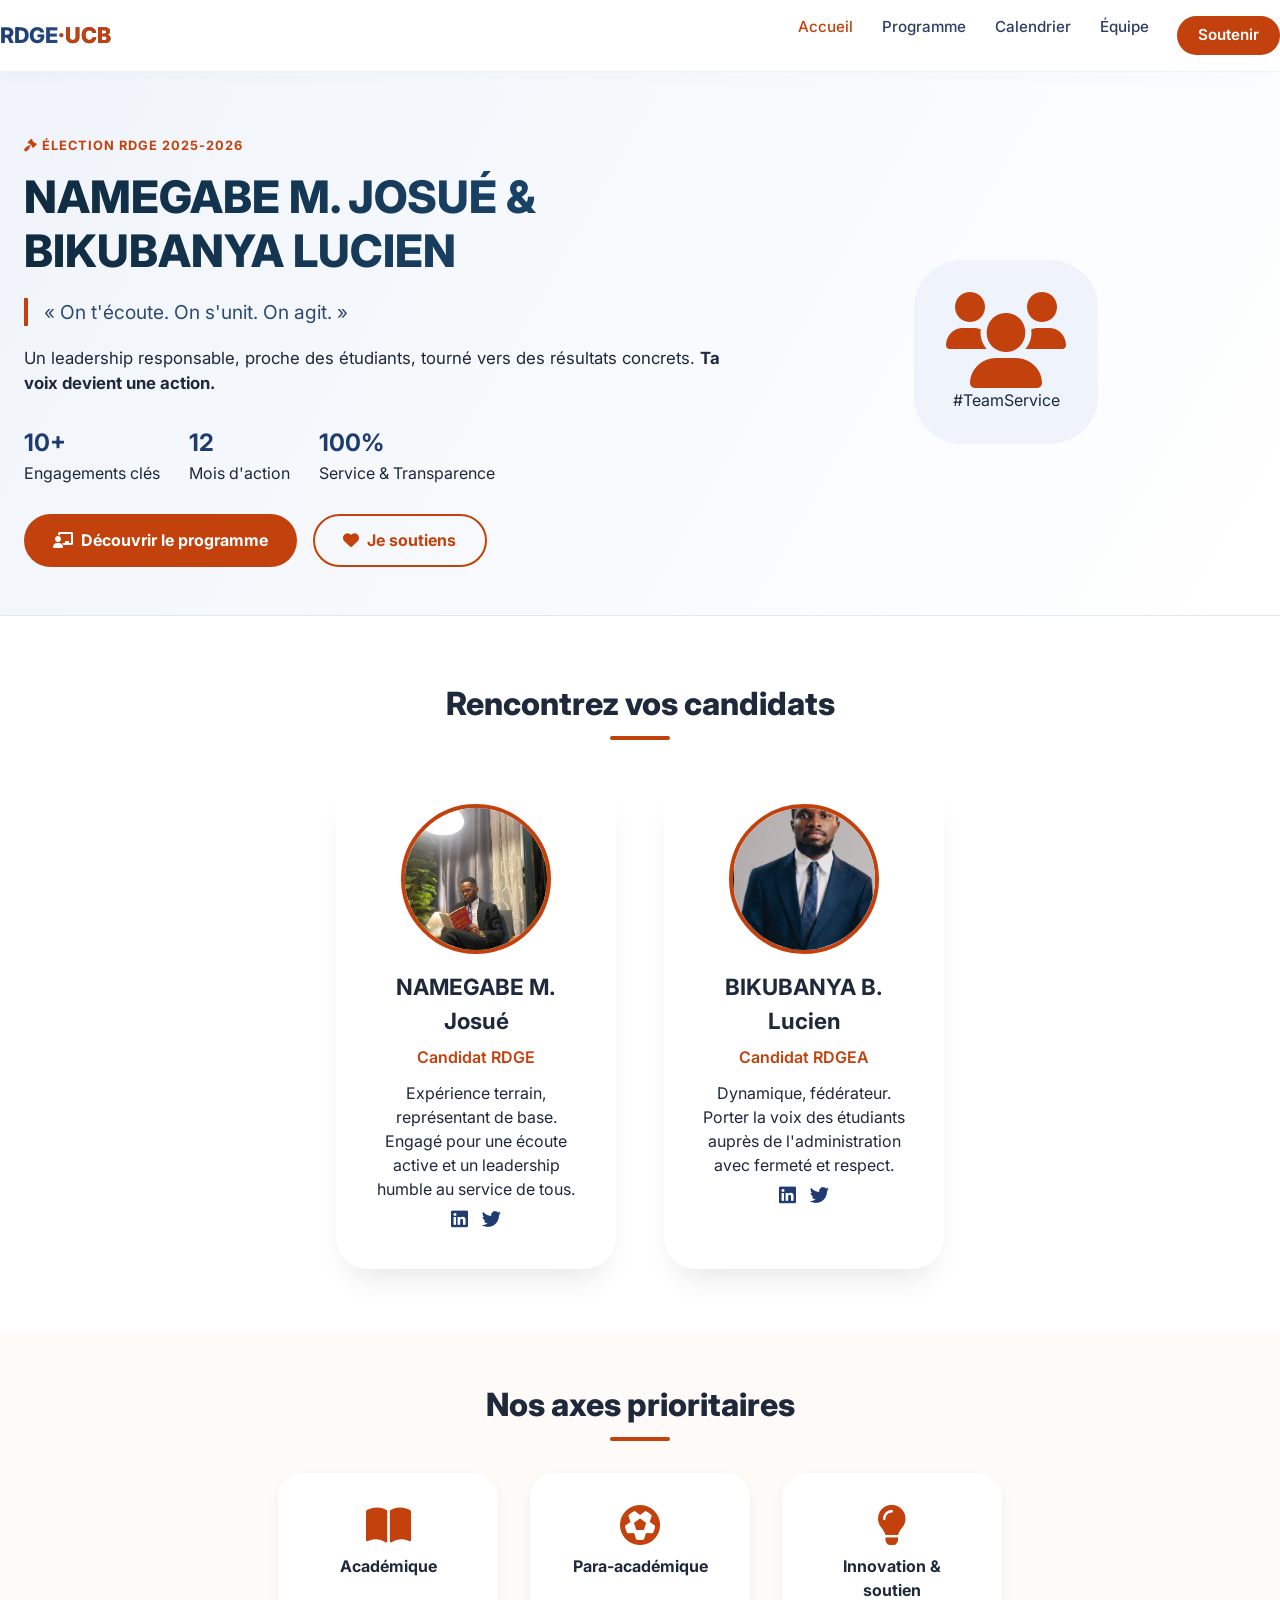
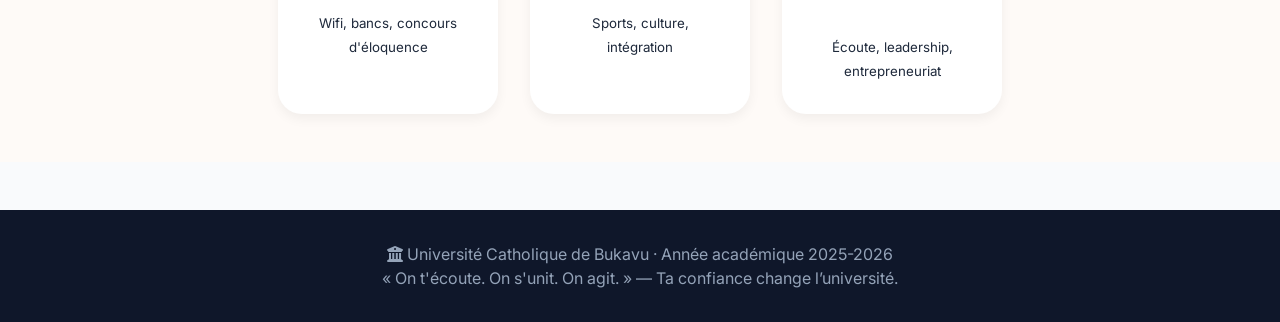
==== index.html @ d282abf7 "first commit" ====
<!DOCTYPE html>
<html lang="fr">
<head>
    <meta charset="UTF-8">
    <meta name="viewport" content="width=device-width, initial-scale=1.0">
    <title>Josué & Lucien · RDGE · UCB</title>
    <meta name="description" content="Candidature au poste de Représentant Délégué Général des Étudiants – UCB. On t'écoute. On s'unit. On agit.">
    <link href="https://fonts.googleapis.com/css2?family=Inter:opsz,wght@14..32,300;400;600;700;800&display=swap" rel="stylesheet">
    <link rel="stylesheet" href="https://cdnjs.cloudflare.com/ajax/libs/font-awesome/6.0.0-beta3/css/all.min.css">
    <link rel="stylesheet" href="css/base.css">
    <link rel="stylesheet" href="css/landing.css">
</head>
<body>
    <nav class="navbar">
        <div class="container nav-inner">
            <div class="logo">RDGE<span>·UCB</span></div>
            <div class="nav-links">
                <a href="index.html" class="active">Accueil</a>
                <a href="programme.html">Programme</a>
                <a href="calendrier.html">Calendrier</a>
                <a href="equipe.html">Équipe</a>
                <a href="soutenir.html" class="btn-vote-nav">Soutenir</a>
            </div>
        </div>
    </nav>

    <header class="hero">
        <div class="container hero-grid">
            <div class="hero-text animate-fade-up">
                <div class="hero-badge"><i class="fas fa-gavel"></i> Élection RDGE 2025-2026</div>
                <h1>NAMEGABE M. JOSUÉ <span>&</span> BIKUBANYA LUCIEN</h1>
                <div class="slogan">« On t'écoute. On s'unit. On agit. »</div>
                <p class="lead">Un leadership responsable, proche des étudiants, tourné vers des résultats concrets. <strong>Ta voix devient une action.</strong></p>
                <div class="hero-stats">
                    <div><strong>10+</strong><br>Engagements clés</div>
                    <div><strong>12</strong><br>Mois d'action</div>
                    <div><strong>100%</strong><br>Service & Transparence</div>
                </div>
                <div class="btn-group">
                    <a href="programme.html" class="btn-primary"><i class="fas fa-chalkboard-user"></i> Découvrir le programme</a>
                    <a href="soutenir.html" class="btn-outline"><i class="fas fa-heart"></i> Je soutiens</a>
                </div>
            </div>
            <div class="hero-visual animate-float">
                <div class="floating-card">
                    <i class="fas fa-users"></i>
                    <p>#TeamService</p>
                </div>
            </div>
        </div>
    </header>

    <section class="candidates-preview">
        <div class="container">
            <h2 class="section-title text-center">Rencontrez vos candidats</h2>
            <div class="candidate-grid">
                <div class="candidate-card animate-on-scroll">
                    <div class="candidate-img">
                        <img src="images/namegabe.jpeg" alt="Josué Namegabe">
                    </div>
                    <h3>NAMEGABE M. Josué</h3>
                    <p class="role">Candidat RDGE</p>
                    <p>Expérience terrain, représentant de base. Engagé pour une écoute active et un leadership humble au service de tous.</p>
                    <div class="social-icons">
                        <i class="fab fa-linkedin"></i>
                        <i class="fab fa-twitter"></i>
                    </div>
                </div>
                <div class="candidate-card animate-on-scroll" style="animation-delay: 0.2s;">
                    <div class="candidate-img">
                        <img src="images/lucien.jpeg" alt="Lucien Bikubanya">
                    </div>
                    <h3>BIKUBANYA B. Lucien</h3>
                    <p class="role">Candidat RDGEA</p>
                    <p>Dynamique, fédérateur. Porter la voix des étudiants auprès de l'administration avec fermeté et respect.</p>
                    <div class="social-icons">
                        <i class="fab fa-linkedin"></i>
                        <i class="fab fa-twitter"></i>
                    </div>
                </div>
            </div>
        </div>
    </section>

    <section class="key-axes">
        <div class="container">
            <h2 class="section-title text-center">Nos axes prioritaires</h2>
            <div class="axes-grid">
                <div class="axe-item"><i class="fas fa-book-open"></i> <span>Académique</span><br><small>Wifi, bancs, concours d'éloquence</small></div>
                <div class="axe-item"><i class="fas fa-futbol"></i> <span>Para-académique</span><br><small>Sports, culture, intégration</small></div>
                <div class="axe-item"><i class="fas fa-lightbulb"></i> <span>Innovation & soutien</span><br><small>Écoute, leadership, entrepreneuriat</small></div>
            </div>
        </div>
    </section>

    <footer>
        <div class="container">
            <p><i class="fas fa-university"></i> Université Catholique de Bukavu · Année académique 2025-2026</p>
            <p>« On t'écoute. On s'unit. On agit. » — Ta confiance change l’université.</p>
        </div>
    </footer>

    <div class="scroll-top" id="scrollTopBtn"><i class="fas fa-arrow-up"></i></div>
    <script src="js/common.js"></script>
</body>
</html>
---- css/base.css ----
* {
    margin: 0;
    padding: 0;
    box-sizing: border-box;
}

body {
    font-family: 'Inter', sans-serif;
    background: #f9fafc;
    color: #1e293b;
    line-height: 1.5;
    scroll-behavior: smooth;
}

.container {
    max-width: 1280px;
    margin: 0 auto;
    padding: 0 1.5rem;
}

/* Navbar */
.navbar {
    background: rgba(255,255,255,0.96);
    backdrop-filter: blur(8px);
    box-shadow: 0 4px 20px rgba(0,0,0,0.02);
    position: sticky;
    top: 0;
    z-index: 100;
    border-bottom: 1px solid #eef2f6;
}
.nav-inner {
    display: flex;
    justify-content: space-between;
    align-items: center;
    padding: 1rem 0;
    flex-wrap: wrap;
}
.logo {
    font-weight: 800;
    font-size: 1.35rem;
    background: linear-gradient(135deg, #1e3c72, #2b4f8c);
    background-clip: text;
    -webkit-background-clip: text;
    color: transparent;
}
.logo span { color: #c2410c; background: none; }
.nav-links {
    display: flex;
    gap: 1.8rem;
    font-weight: 500;
}
.nav-links a {
    text-decoration: none;
    color: #2c3e66;
    transition: 0.2s;
    font-size: 0.95rem;
}
.nav-links a:hover, .nav-links a.active { color: #c2410c; }
.btn-vote-nav {
    background: #c2410c;
    padding: 0.5rem 1.3rem;
    border-radius: 40px;
    color: white !important;
    font-weight: 600;
}
.btn-vote-nav:hover { background: #9b2f06; transform: scale(0.98); }

/* Buttons */
.btn-primary, .btn-outline {
    padding: 0.8rem 1.8rem;
    border-radius: 40px;
    font-weight: 700;
    text-decoration: none;
    display: inline-flex;
    align-items: center;
    gap: 0.5rem;
    transition: 0.2s;
}
.btn-primary {
    background: #c2410c;
    color: white;
    border: none;
}
.btn-outline {
    background: transparent;
    border: 2px solid #c2410c;
    color: #c2410c;
}
.btn-primary:hover { background: #9b2f06; transform: scale(0.98); }
.btn-outline:hover { background: #c2410c10; }

/* Footer */
footer {
    background: #0f172a;
    color: #94a3b8;
    padding: 2rem 0;
    text-align: center;
    margin-top: 3rem;
}
.scroll-top {
    position: fixed;
    bottom: 1.5rem;
    right: 1rem;
    background: #c2410c;
    color: white;
    border-radius: 2rem;
    padding: 0.6rem 1rem;
    cursor: pointer;
    opacity: 0;
    transition: 0.2s;
    z-index: 99;
}
@media (max-width: 760px) {
    .nav-inner { flex-direction: column; gap: 0.8rem; }
    .nav-links { flex-wrap: wrap; justify-content: center; gap: 1rem; }
}
---- css/landing.css ----
/* Hero */
.hero {
    background: linear-gradient(120deg, #f0f4fa 0%, #ffffff 100%);
    padding: 4rem 0 3rem;
    border-bottom: 1px solid #e2e8f0;
}
.hero-grid {
    display: flex;
    flex-wrap: wrap;
    align-items: center;
    gap: 2rem;
    justify-content: space-between;
}
.hero-text { flex: 1.4; }
.hero-badge {
    color: #c2410c;
    font-weight: 700;
    letter-spacing: 1px;
    font-size: 0.8rem;
    text-transform: uppercase;
    margin-bottom: 1rem;
}
.hero-text h1 {
    font-size: 2.8rem;
    font-weight: 800;
    line-height: 1.2;
    background: linear-gradient(to right, #0f2b3f, #1e4a76);
    background-clip: text;
    -webkit-background-clip: text;
    color: transparent;
}
.slogan {
    font-size: 1.2rem;
    color: #2d4a6e;
    border-left: 4px solid #c2410c;
    padding-left: 1rem;
    margin: 1.2rem 0;
}
.lead { font-size: 1.05rem; margin: 1rem 0; }
.hero-stats {
    display: flex;
    gap: 1.8rem;
    margin: 1.8rem 0;
}
.hero-stats div strong { font-size: 1.5rem; color: #1e3c72; }
.btn-group { display: flex; gap: 1rem; flex-wrap: wrap; }

/* floating visual */
.hero-visual {
    flex: 1;
    text-align: center;
}
.floating-card {
    background: #eef3fc;
    border-radius: 3rem;
    padding: 2rem;
    display: inline-block;
    animation: float 3s ease-in-out infinite;
}
.floating-card i { font-size: 6rem; color: #c2410c; }
@keyframes float {
    0% { transform: translateY(0px); }
    50% { transform: translateY(-15px); }
    100% { transform: translateY(0px); }
}
.animate-fade-up {
    animation: fadeUp 0.8s ease-out;
}
@keyframes fadeUp {
    from { opacity: 0; transform: translateY(30px); }
    to { opacity: 1; transform: translateY(0); }
}

/* candidates preview */
.candidates-preview { padding: 4rem 0; background: white; }
.section-title { font-size: 2rem; font-weight: 800; margin-bottom: 2rem; }
.text-center { text-align: center; }
.section-title:after {
    content: '';
    display: block;
    width: 60px;
    height: 4px;
    background: #c2410c;
    margin: 0.5rem auto 0;
    border-radius: 4px;
}
.candidate-grid {
    display: flex;
    flex-wrap: wrap;
    justify-content: center;
    gap: 3rem;
    margin-top: 2rem;
}
.candidate-card {
    background: white;
    border-radius: 2rem;
    padding: 2rem;
    text-align: center;
    box-shadow: 0 20px 30px -12px rgba(0,0,0,0.1);
    transition: transform 0.3s;
    width: 280px;
}
.candidate-card:hover { transform: translateY(-8px); }
.candidate-img {
    width: 150px;
    height: 150px;
    margin: 0 auto 1rem;
    border-radius: 50%;
    overflow: hidden;
    border: 4px solid #c2410c;
    background: #f0f2f5;
    display: flex;
    align-items: center;
    justify-content: center;
}
.candidate-img img {
    width: 100%;
    height: 100%;
    object-fit: cover;  /* ensures image fills circle without distortion */
    display: block;
}
.candidate-card h3 { font-size: 1.4rem; margin: 0.5rem 0; }
.role { color: #c2410c; font-weight: 600; margin-bottom: 0.75rem; }
.social-icons i {
    font-size: 1.2rem;
    margin: 0.5rem 0.3rem;
    color: #1e3c72;
    cursor: pointer;
}

/* axes preview */
.key-axes { padding: 3rem 0; background: #fefaf7; }
.axes-grid {
    display: flex;
    flex-wrap: wrap;
    justify-content: center;
    gap: 2rem;
    margin-top: 2rem;
}
.axe-item {
    background: white;
    padding: 2rem;
    border-radius: 1.5rem;
    text-align: center;
    width: 220px;
    box-shadow: 0 5px 12px rgba(0,0,0,0.05);
}
.axe-item i { font-size: 2.5rem; color: #c2410c; }
.axe-item span { font-weight: 700; display: block; margin: 0.5rem 0; }

/* scroll animations */
.animate-on-scroll {
    opacity: 0;
    transform: translateY(20px);
    transition: opacity 0.6s ease, transform 0.6s ease;
}
.animate-on-scroll.visible {
    opacity: 1;
    transform: translateY(0);
}
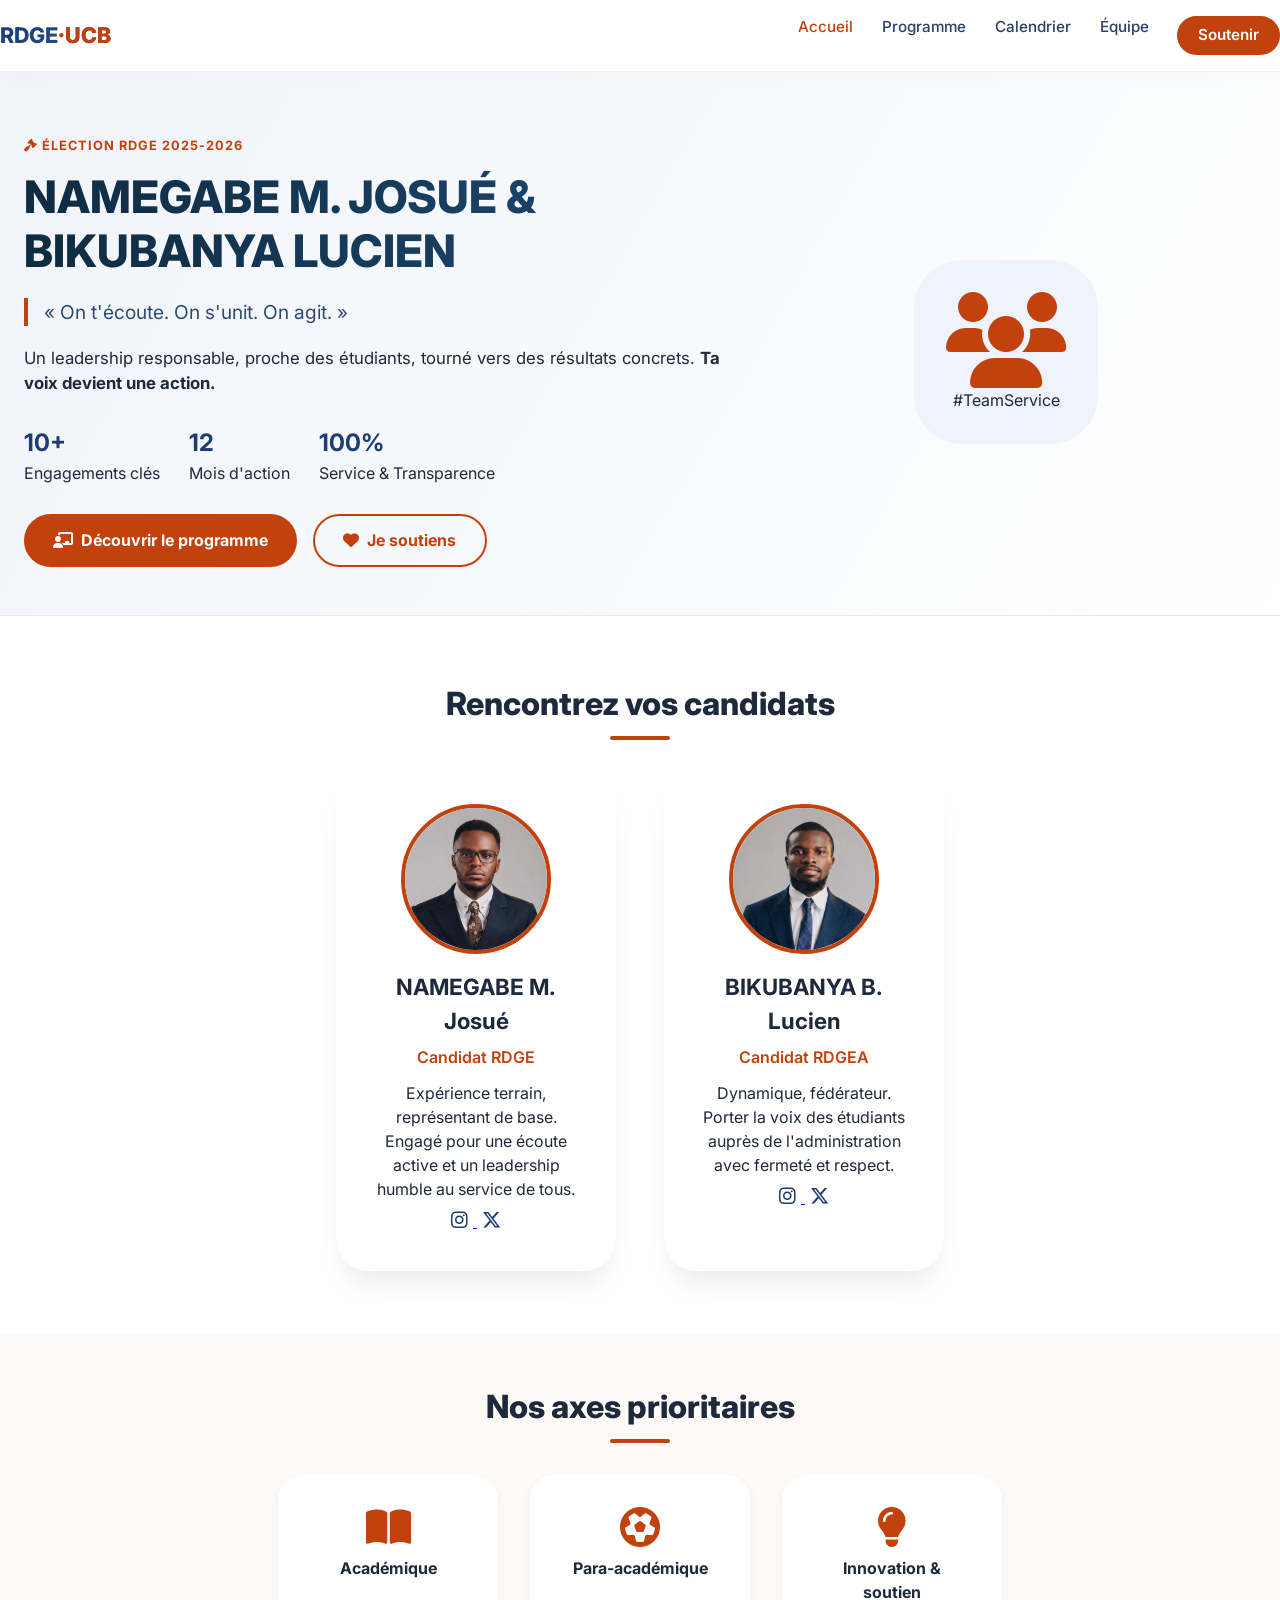
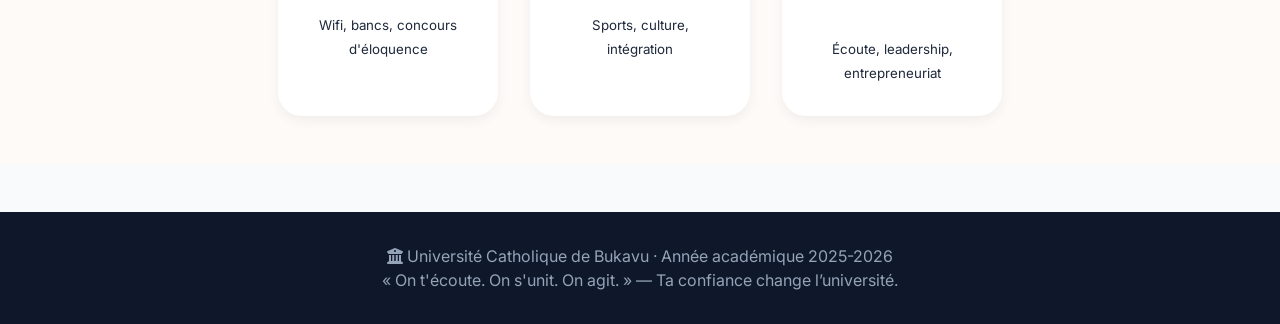
==== commit 557cf6b2: "third commit" ====
--- a/index.html
+++ b/index.html
@@ -7,6 +7,7 @@
     <meta name="description" content="Candidature au poste de Représentant Délégué Général des Étudiants – UCB. On t'écoute. On s'unit. On agit.">
     <link href="https://fonts.googleapis.com/css2?family=Inter:opsz,wght@14..32,300;400;600;700;800&display=swap" rel="stylesheet">
     <link rel="stylesheet" href="https://cdnjs.cloudflare.com/ajax/libs/font-awesome/6.0.0-beta3/css/all.min.css">
+    <link rel="stylesheet" href="https://cdnjs.cloudflare.com/ajax/libs/font-awesome/6.5.2/css/all.min.css">
     <link rel="stylesheet" href="css/base.css">
     <link rel="stylesheet" href="css/landing.css">
 </head>
@@ -56,26 +57,34 @@
             <div class="candidate-grid">
                 <div class="candidate-card animate-on-scroll">
                     <div class="candidate-img">
-                        <img src="images/namegabe.jpeg" alt="Josué Namegabe">
+                        <img src="images/namegabej.jpeg" alt="Josué Namegabe">
                     </div>
                     <h3>NAMEGABE M. Josué</h3>
                     <p class="role">Candidat RDGE</p>
                     <p>Expérience terrain, représentant de base. Engagé pour une écoute active et un leadership humble au service de tous.</p>
                     <div class="social-icons">
-                        <i class="fab fa-linkedin"></i>
-                        <i class="fab fa-twitter"></i>
+                        <a href="https://instagram.com/namegabe_josue" target="_blank" rel="noopener noreferrer">
+                            <i class="fa-brands fa-instagram"></i>
+                        </a>
+                       <a href="https://x.com/Mr_joe_namegabe" target="_blank" rel="noopener noreferrer" class="social-link">
+                            <i class="fa-brands fa-x-twitter"></i>
+                        </a>
                     </div>
                 </div>
                 <div class="candidate-card animate-on-scroll" style="animation-delay: 0.2s;">
                     <div class="candidate-img">
-                        <img src="images/lucien.jpeg" alt="Lucien Bikubanya">
+                        <img src="images/lucienb.jpeg" alt="Lucien Bikubanya">
                     </div>
                     <h3>BIKUBANYA B. Lucien</h3>
                     <p class="role">Candidat RDGEA</p>
                     <p>Dynamique, fédérateur. Porter la voix des étudiants auprès de l'administration avec fermeté et respect.</p>
                     <div class="social-icons">
-                        <i class="fab fa-linkedin"></i>
-                        <i class="fab fa-twitter"></i>
+                        <a href="https://instagram.com/username" target="_blank" rel="noopener noreferrer">
+                            <i class="fa-brands fa-instagram"></i>
+                        </a>
+                       <a href="https://x.com/Mr_joe_namegabe" target="_blank" rel="noopener noreferrer" class="social-link">
+                            <i class="fa-brands fa-x-twitter"></i>
+                        </a>
                     </div>
                 </div>
             </div>
--- a/css/landing.css
+++ b/css/landing.css
@@ -157,4 +157,20 @@
 .animate-on-scroll.visible {
     opacity: 1;
     transform: translateY(0);
+}
+
+
+.social-link {
+    color: #000;
+    font-size: 24px;
+    text-decoration: none;
+}
+
+.social-link:hover {
+    opacity: 0.7;
+}
+
+.fa-instagram {
+    color: #E1306C;
+    font-size: 24px;
 }
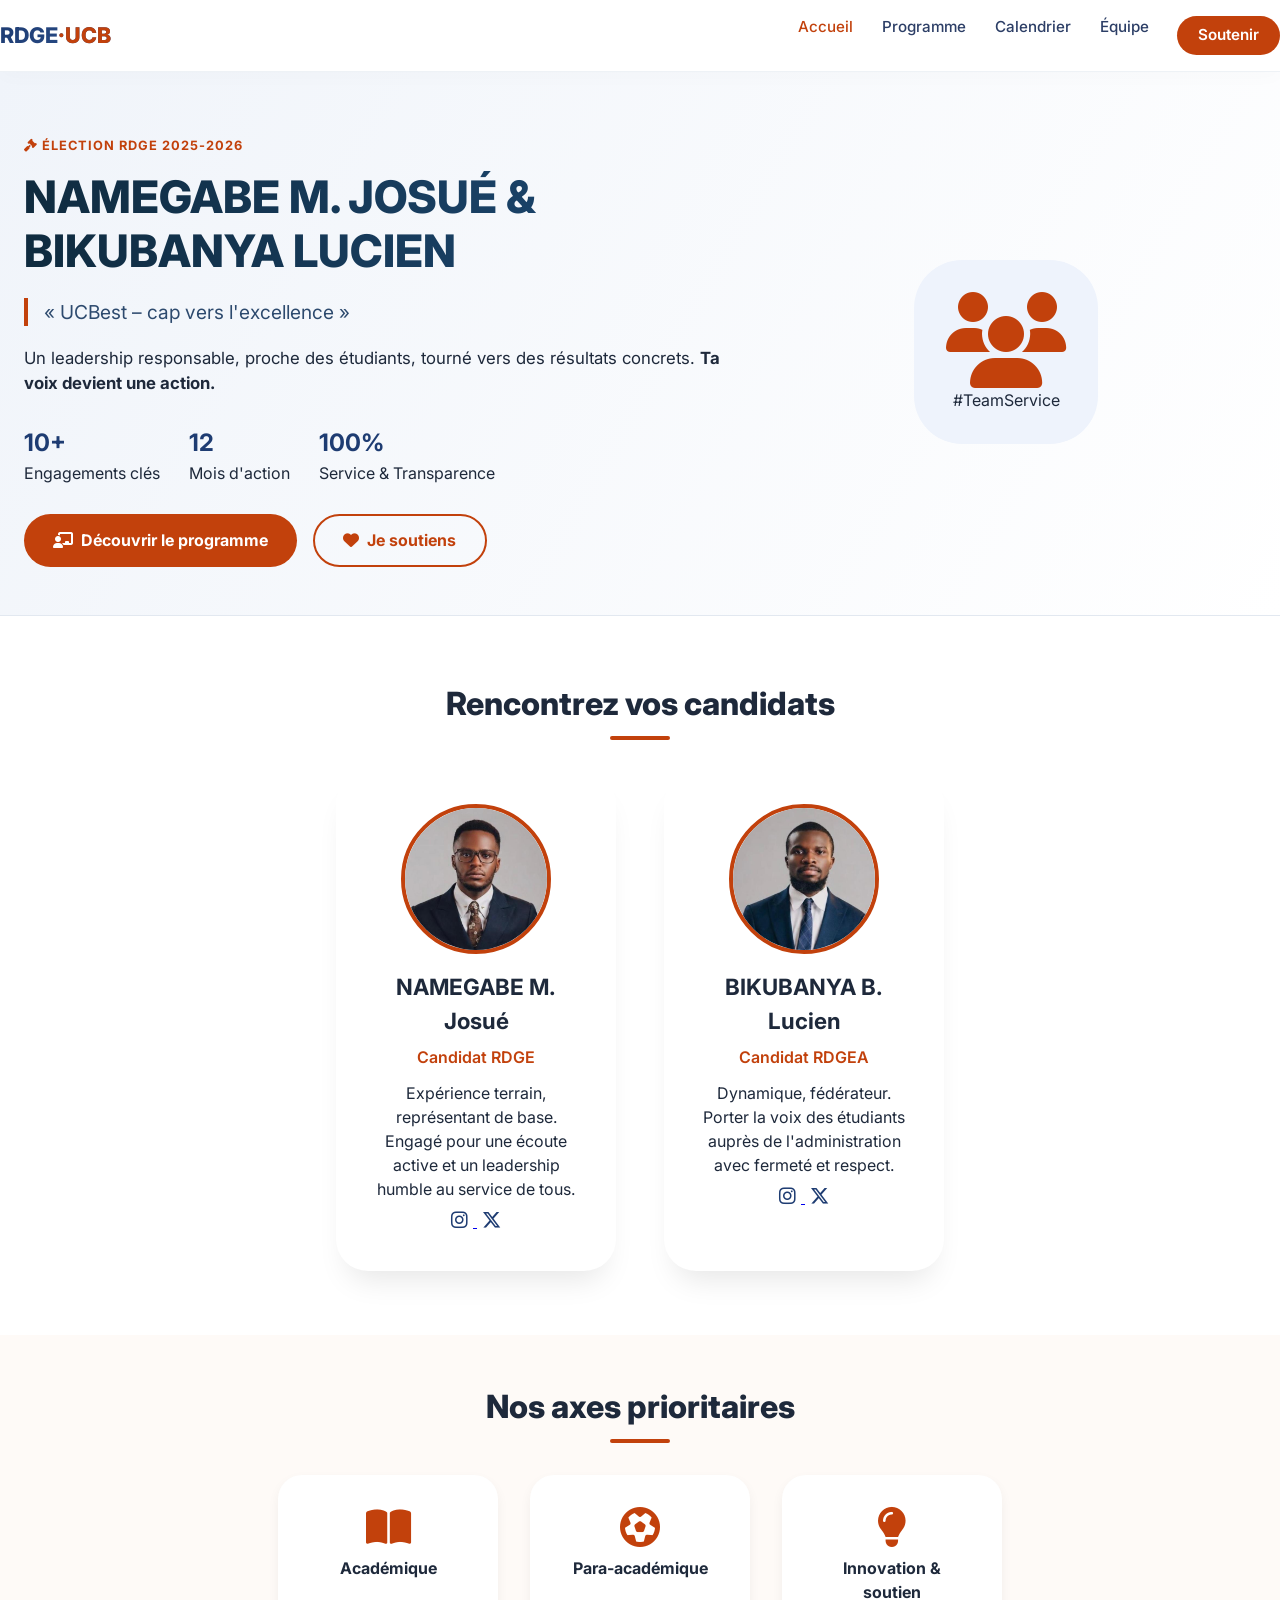
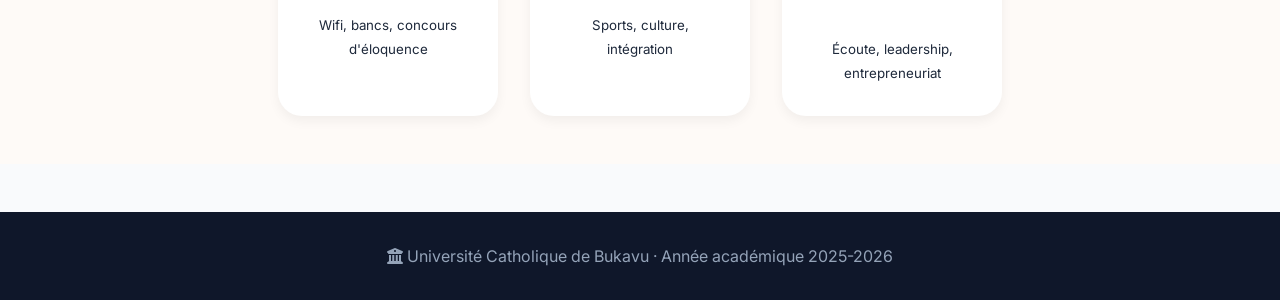
==== commit 261e2e82: "fourth commit" ====
--- a/index.html
+++ b/index.html
@@ -30,7 +30,7 @@
             <div class="hero-text animate-fade-up">
                 <div class="hero-badge"><i class="fas fa-gavel"></i> Élection RDGE 2025-2026</div>
                 <h1>NAMEGABE M. JOSUÉ <span>&</span> BIKUBANYA LUCIEN</h1>
-                <div class="slogan">« On t'écoute. On s'unit. On agit. »</div>
+                <div class="slogan">« UCBest – cap vers l'excellence »</div>
                 <p class="lead">Un leadership responsable, proche des étudiants, tourné vers des résultats concrets. <strong>Ta voix devient une action.</strong></p>
                 <div class="hero-stats">
                     <div><strong>10+</strong><br>Engagements clés</div>
@@ -105,7 +105,6 @@
     <footer>
         <div class="container">
             <p><i class="fas fa-university"></i> Université Catholique de Bukavu · Année académique 2025-2026</p>
-            <p>« On t'écoute. On s'unit. On agit. » — Ta confiance change l’université.</p>
         </div>
     </footer>
 
